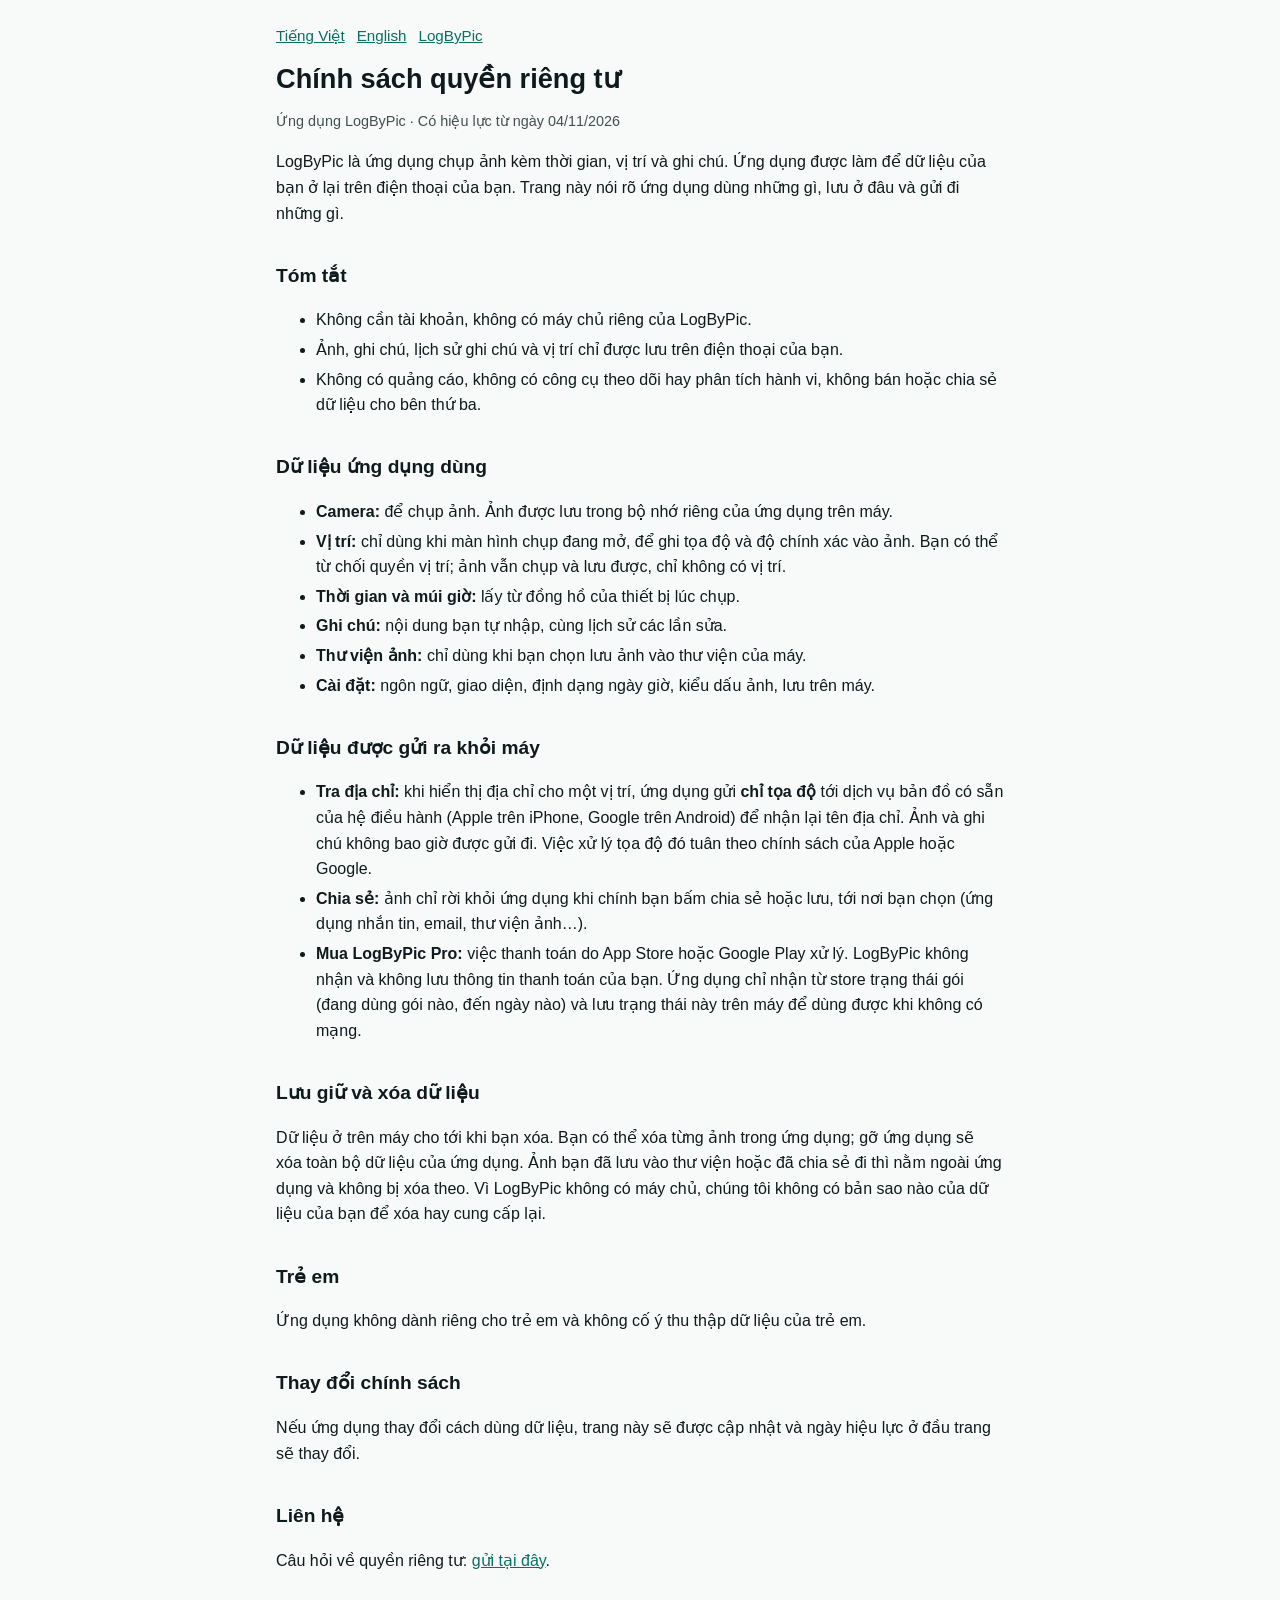
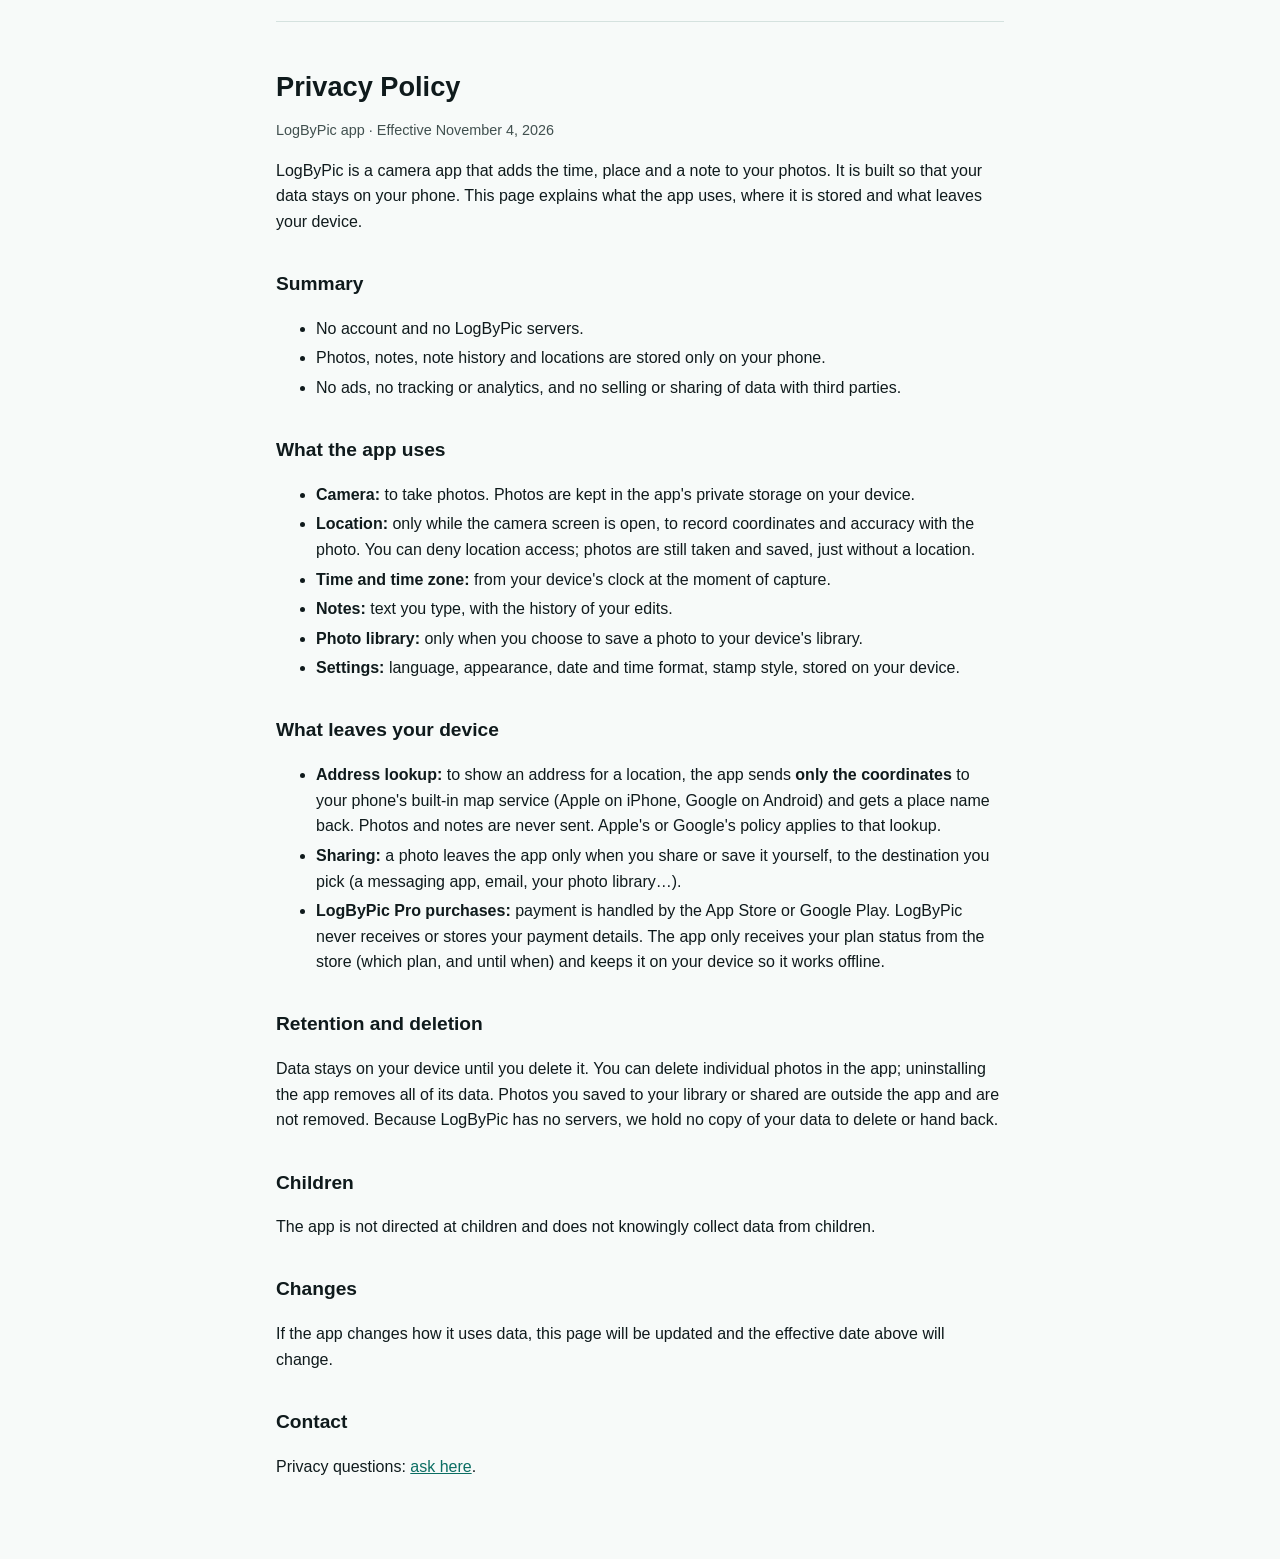
==== privacy.html @ 71b50ff4 "Add Terms of Use and Privacy Policy pages (vi/en) Static pages for GitHub Pages, linked from the Log" ====
<!doctype html>
<html lang="vi">
<head>
<meta charset="utf-8">
<meta name="viewport" content="width=device-width,initial-scale=1">
<title>Chính sách quyền riêng tư · LogByPic</title>
<link rel="stylesheet" href="style.css">
</head>
<body>
<main>
<nav class="lang"><a href="#vi">Tiếng Việt</a><a href="#en">English</a><a href="index.html">LogByPic</a></nav>

<article id="vi" lang="vi">
<h1>Chính sách quyền riêng tư</h1>
<p class="meta">Ứng dụng LogByPic · Có hiệu lực từ ngày 04/11/2026</p>

<p>LogByPic là ứng dụng chụp ảnh kèm thời gian, vị trí và ghi chú. Ứng dụng được làm để dữ liệu của bạn ở lại trên điện thoại của bạn. Trang này nói rõ ứng dụng dùng những gì, lưu ở đâu và gửi đi những gì.</p>

<h2>Tóm tắt</h2>
<ul>
<li>Không cần tài khoản, không có máy chủ riêng của LogByPic.</li>
<li>Ảnh, ghi chú, lịch sử ghi chú và vị trí chỉ được lưu trên điện thoại của bạn.</li>
<li>Không có quảng cáo, không có công cụ theo dõi hay phân tích hành vi, không bán hoặc chia sẻ dữ liệu cho bên thứ ba.</li>
</ul>

<h2>Dữ liệu ứng dụng dùng</h2>
<ul>
<li><b>Camera:</b> để chụp ảnh. Ảnh được lưu trong bộ nhớ riêng của ứng dụng trên máy.</li>
<li><b>Vị trí:</b> chỉ dùng khi màn hình chụp đang mở, để ghi tọa độ và độ chính xác vào ảnh. Bạn có thể từ chối quyền vị trí; ảnh vẫn chụp và lưu được, chỉ không có vị trí.</li>
<li><b>Thời gian và múi giờ:</b> lấy từ đồng hồ của thiết bị lúc chụp.</li>
<li><b>Ghi chú:</b> nội dung bạn tự nhập, cùng lịch sử các lần sửa.</li>
<li><b>Thư viện ảnh:</b> chỉ dùng khi bạn chọn lưu ảnh vào thư viện của máy.</li>
<li><b>Cài đặt:</b> ngôn ngữ, giao diện, định dạng ngày giờ, kiểu dấu ảnh, lưu trên máy.</li>
</ul>

<h2>Dữ liệu được gửi ra khỏi máy</h2>
<ul>
<li><b>Tra địa chỉ:</b> khi hiển thị địa chỉ cho một vị trí, ứng dụng gửi <b>chỉ tọa độ</b> tới dịch vụ bản đồ có sẵn của hệ điều hành (Apple trên iPhone, Google trên Android) để nhận lại tên địa chỉ. Ảnh và ghi chú không bao giờ được gửi đi. Việc xử lý tọa độ đó tuân theo chính sách của Apple hoặc Google.</li>
<li><b>Chia sẻ:</b> ảnh chỉ rời khỏi ứng dụng khi chính bạn bấm chia sẻ hoặc lưu, tới nơi bạn chọn (ứng dụng nhắn tin, email, thư viện ảnh…).</li>
<li><b>Mua LogByPic Pro:</b> việc thanh toán do App Store hoặc Google Play xử lý. LogByPic không nhận và không lưu thông tin thanh toán của bạn. Ứng dụng chỉ nhận từ store trạng thái gói (đang dùng gói nào, đến ngày nào) và lưu trạng thái này trên máy để dùng được khi không có mạng.</li>
</ul>

<h2>Lưu giữ và xóa dữ liệu</h2>
<p>Dữ liệu ở trên máy cho tới khi bạn xóa. Bạn có thể xóa từng ảnh trong ứng dụng; gỡ ứng dụng sẽ xóa toàn bộ dữ liệu của ứng dụng. Ảnh bạn đã lưu vào thư viện hoặc đã chia sẻ đi thì nằm ngoài ứng dụng và không bị xóa theo. Vì LogByPic không có máy chủ, chúng tôi không có bản sao nào của dữ liệu của bạn để xóa hay cung cấp lại.</p>

<h2>Trẻ em</h2>
<p>Ứng dụng không dành riêng cho trẻ em và không cố ý thu thập dữ liệu của trẻ em.</p>

<h2>Thay đổi chính sách</h2>
<p>Nếu ứng dụng thay đổi cách dùng dữ liệu, trang này sẽ được cập nhật và ngày hiệu lực ở đầu trang sẽ thay đổi.</p>

<h2>Liên hệ</h2>
<p>Câu hỏi về quyền riêng tư: <a href="https://github.com/toanquantic/log-by-pic-public/issues">gửi tại đây</a>.</p>
</article>

<hr>

<article id="en" lang="en">
<h1>Privacy Policy</h1>
<p class="meta">LogByPic app · Effective November 4, 2026</p>

<p>LogByPic is a camera app that adds the time, place and a note to your photos. It is built so that your data stays on your phone. This page explains what the app uses, where it is stored and what leaves your device.</p>

<h2>Summary</h2>
<ul>
<li>No account and no LogByPic servers.</li>
<li>Photos, notes, note history and locations are stored only on your phone.</li>
<li>No ads, no tracking or analytics, and no selling or sharing of data with third parties.</li>
</ul>

<h2>What the app uses</h2>
<ul>
<li><b>Camera:</b> to take photos. Photos are kept in the app's private storage on your device.</li>
<li><b>Location:</b> only while the camera screen is open, to record coordinates and accuracy with the photo. You can deny location access; photos are still taken and saved, just without a location.</li>
<li><b>Time and time zone:</b> from your device's clock at the moment of capture.</li>
<li><b>Notes:</b> text you type, with the history of your edits.</li>
<li><b>Photo library:</b> only when you choose to save a photo to your device's library.</li>
<li><b>Settings:</b> language, appearance, date and time format, stamp style, stored on your device.</li>
</ul>

<h2>What leaves your device</h2>
<ul>
<li><b>Address lookup:</b> to show an address for a location, the app sends <b>only the coordinates</b> to your phone's built-in map service (Apple on iPhone, Google on Android) and gets a place name back. Photos and notes are never sent. Apple's or Google's policy applies to that lookup.</li>
<li><b>Sharing:</b> a photo leaves the app only when you share or save it yourself, to the destination you pick (a messaging app, email, your photo library…).</li>
<li><b>LogByPic Pro purchases:</b> payment is handled by the App Store or Google Play. LogByPic never receives or stores your payment details. The app only receives your plan status from the store (which plan, and until when) and keeps it on your device so it works offline.</li>
</ul>

<h2>Retention and deletion</h2>
<p>Data stays on your device until you delete it. You can delete individual photos in the app; uninstalling the app removes all of its data. Photos you saved to your library or shared are outside the app and are not removed. Because LogByPic has no servers, we hold no copy of your data to delete or hand back.</p>

<h2>Children</h2>
<p>The app is not directed at children and does not knowingly collect data from children.</p>

<h2>Changes</h2>
<p>If the app changes how it uses data, this page will be updated and the effective date above will change.</p>

<h2>Contact</h2>
<p>Privacy questions: <a href="https://github.com/toanquantic/log-by-pic-public/issues">ask here</a>.</p>
</article>
</main>
</body>
</html>
---- style.css ----
:root{--bg:#f7faf9;--fg:#0f1a1c;--muted:#41504f;--accent:#0b6e63;--line:#d5e2df}
@media (prefers-color-scheme:dark){:root{--bg:#0c1413;--fg:#e8f0ee;--muted:#b9c6c4;--accent:#5ed3c0;--line:#2a3735}}
*{box-sizing:border-box}
body{margin:0;background:var(--bg);color:var(--fg);font:16px/1.6 -apple-system,BlinkMacSystemFont,"Segoe UI",Roboto,"Helvetica Neue",Arial,sans-serif}
main{max-width:760px;margin:0 auto;padding:24px 16px 64px}
h1{font-size:1.7rem;line-height:1.25;margin:.5em 0 .2em}
h2{font-size:1.2rem;margin:1.8em 0 .4em}
a{color:var(--accent)}
.meta{color:var(--muted);font-size:.9rem}
.lang{display:flex;gap:12px;font-size:.95rem;margin-bottom:8px}
hr{border:0;border-top:1px solid var(--line);margin:48px 0}
li{margin:.25em 0}
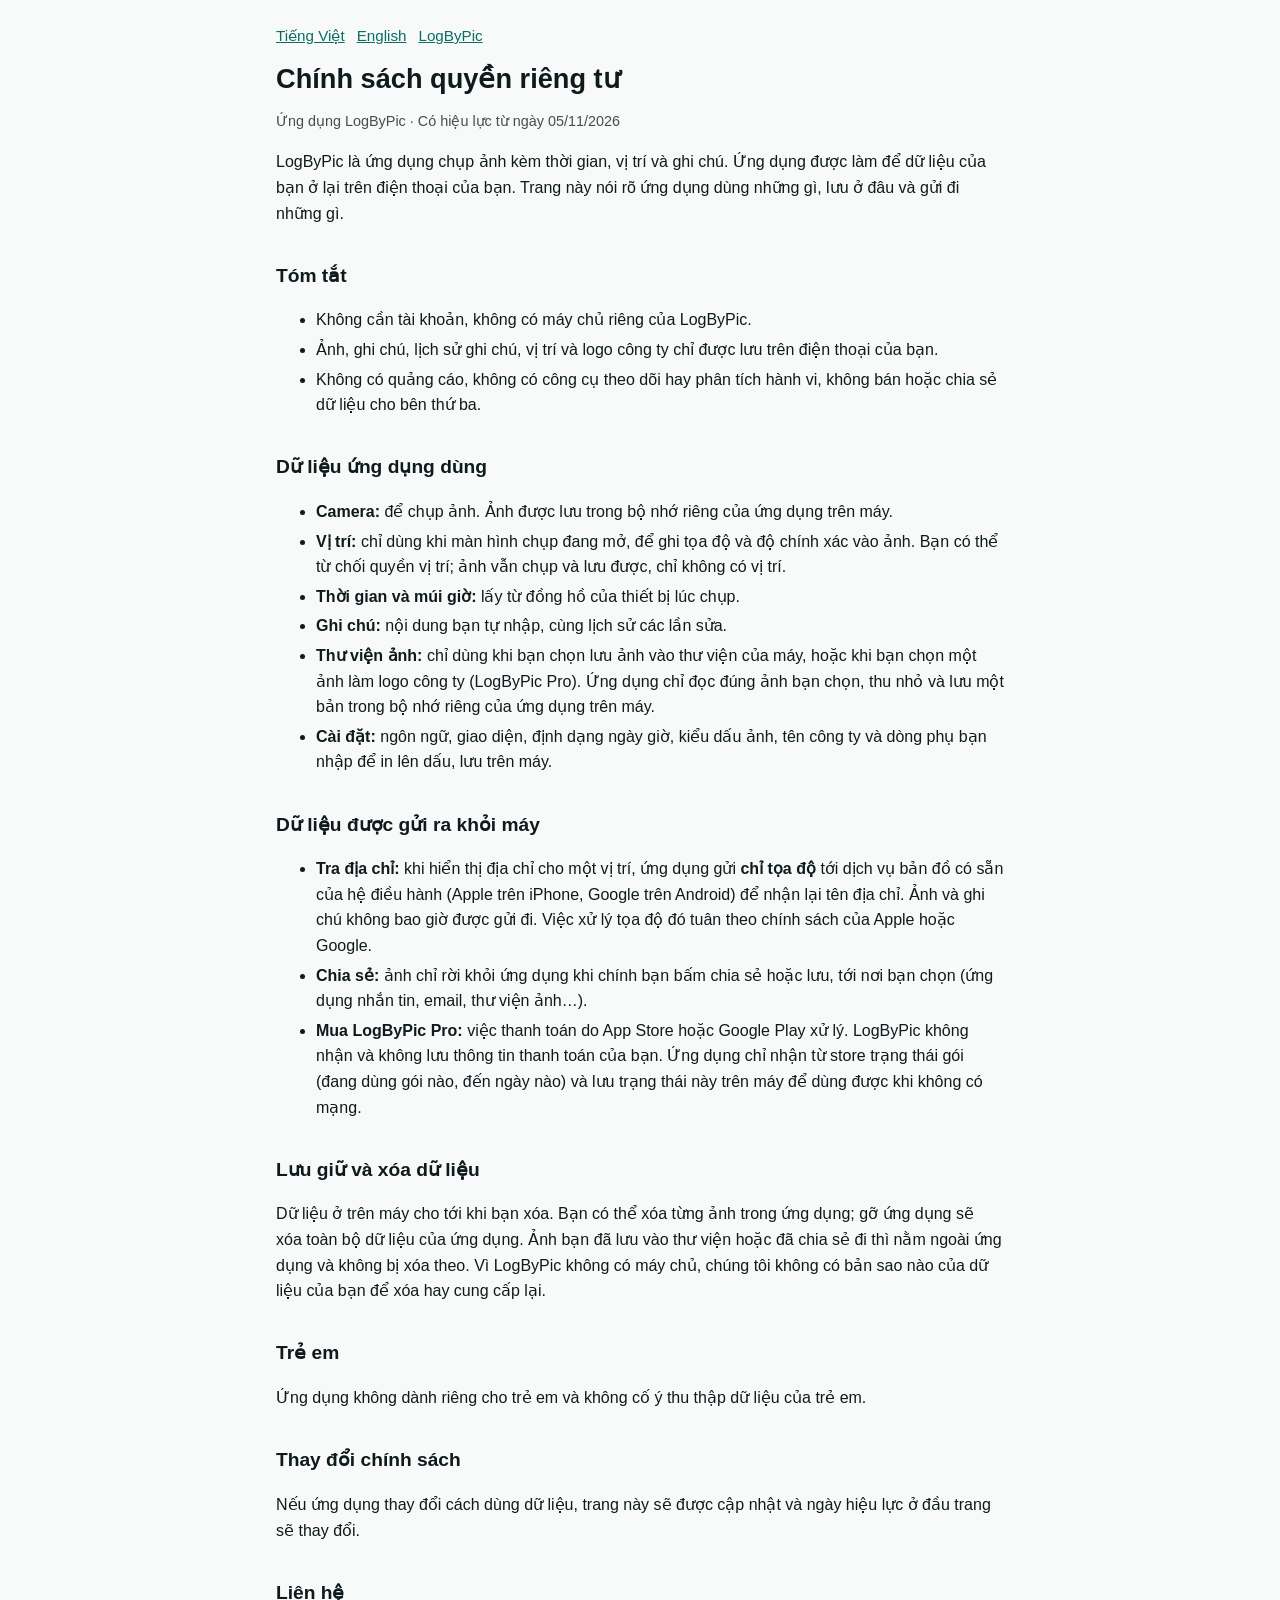
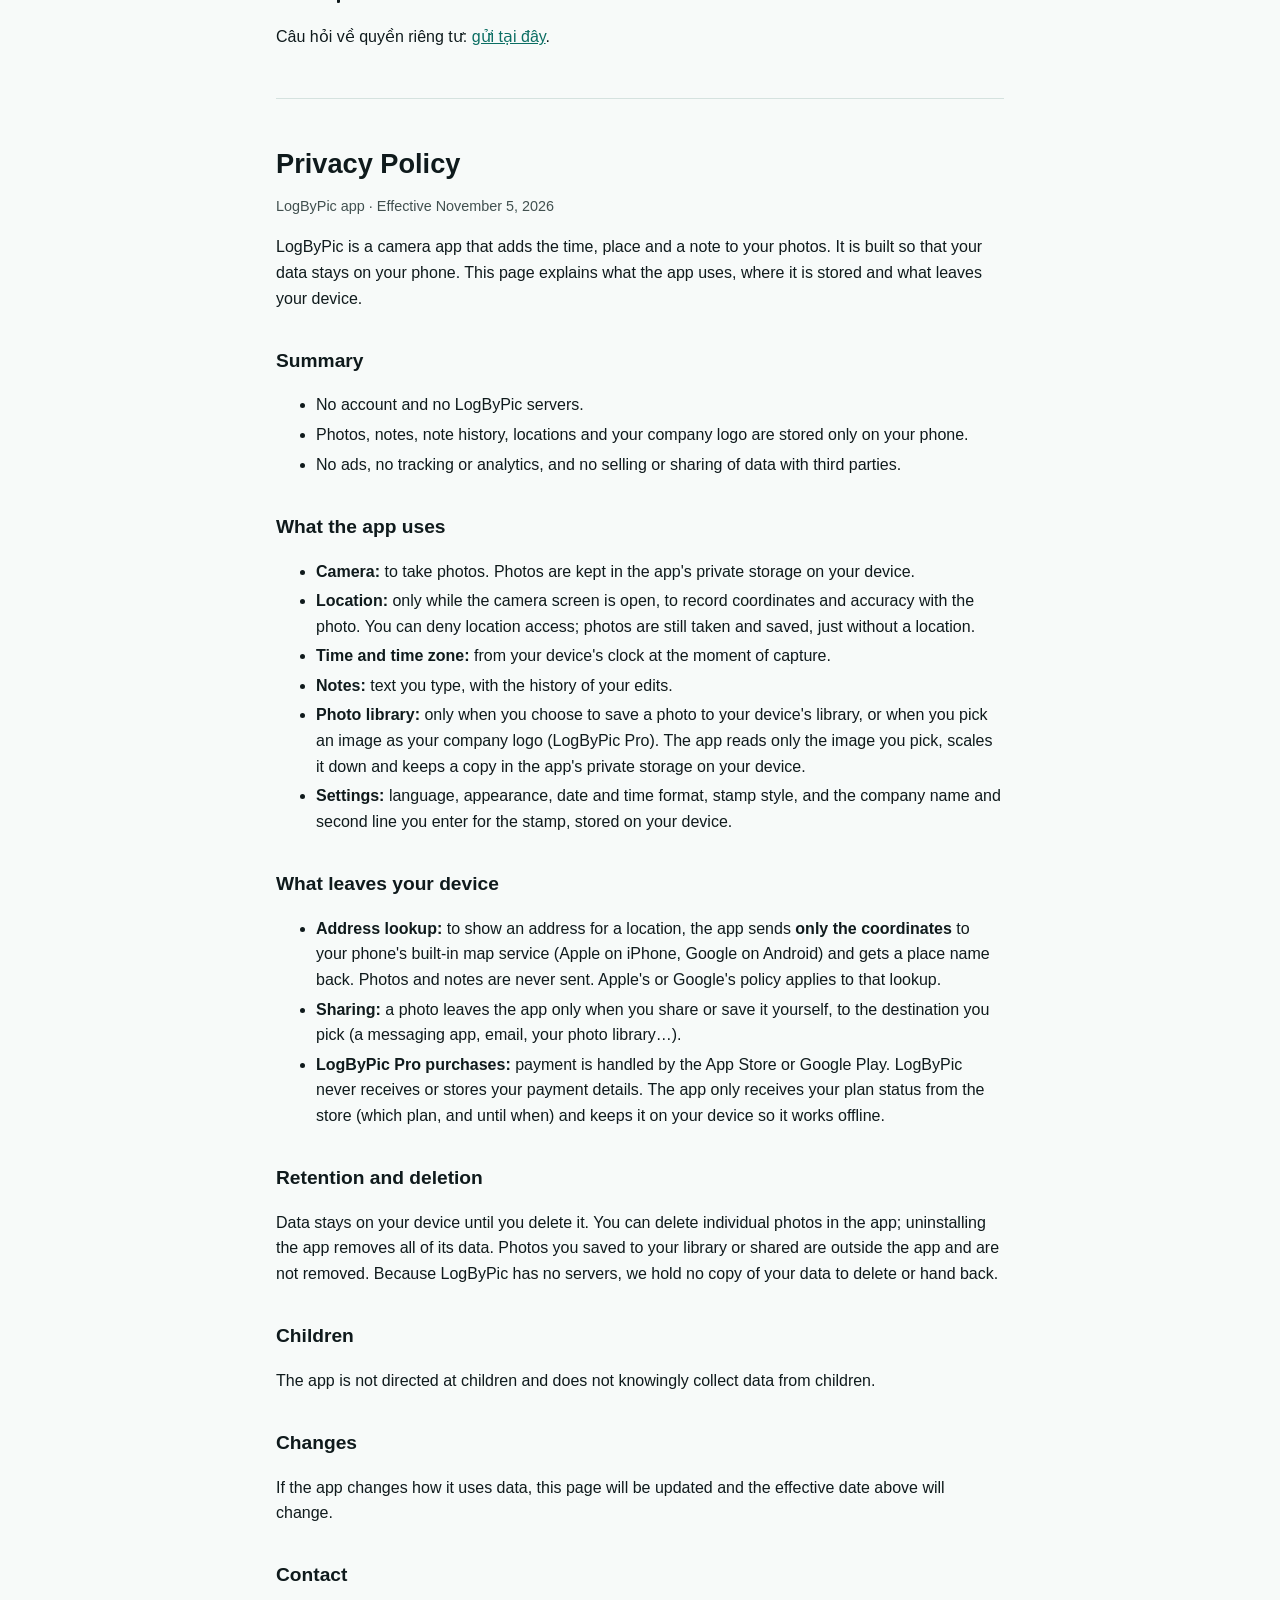
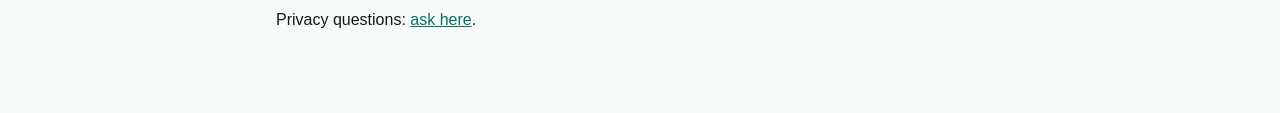
==== commit 14d16184: "Privacy policy: company logo picked from the photo library (app 1.2) LogByPic Pro 1.2 lets users pic" ====
--- a/privacy.html
+++ b/privacy.html
@@ -12,14 +12,14 @@
 
 <article id="vi" lang="vi">
 <h1>Chính sách quyền riêng tư</h1>
-<p class="meta">Ứng dụng LogByPic · Có hiệu lực từ ngày 04/11/2026</p>
+<p class="meta">Ứng dụng LogByPic · Có hiệu lực từ ngày 05/11/2026</p>
 
 <p>LogByPic là ứng dụng chụp ảnh kèm thời gian, vị trí và ghi chú. Ứng dụng được làm để dữ liệu của bạn ở lại trên điện thoại của bạn. Trang này nói rõ ứng dụng dùng những gì, lưu ở đâu và gửi đi những gì.</p>
 
 <h2>Tóm tắt</h2>
 <ul>
 <li>Không cần tài khoản, không có máy chủ riêng của LogByPic.</li>
-<li>Ảnh, ghi chú, lịch sử ghi chú và vị trí chỉ được lưu trên điện thoại của bạn.</li>
+<li>Ảnh, ghi chú, lịch sử ghi chú, vị trí và logo công ty chỉ được lưu trên điện thoại của bạn.</li>
 <li>Không có quảng cáo, không có công cụ theo dõi hay phân tích hành vi, không bán hoặc chia sẻ dữ liệu cho bên thứ ba.</li>
 </ul>
 
@@ -29,8 +29,8 @@
 <li><b>Vị trí:</b> chỉ dùng khi màn hình chụp đang mở, để ghi tọa độ và độ chính xác vào ảnh. Bạn có thể từ chối quyền vị trí; ảnh vẫn chụp và lưu được, chỉ không có vị trí.</li>
 <li><b>Thời gian và múi giờ:</b> lấy từ đồng hồ của thiết bị lúc chụp.</li>
 <li><b>Ghi chú:</b> nội dung bạn tự nhập, cùng lịch sử các lần sửa.</li>
-<li><b>Thư viện ảnh:</b> chỉ dùng khi bạn chọn lưu ảnh vào thư viện của máy.</li>
-<li><b>Cài đặt:</b> ngôn ngữ, giao diện, định dạng ngày giờ, kiểu dấu ảnh, lưu trên máy.</li>
+<li><b>Thư viện ảnh:</b> chỉ dùng khi bạn chọn lưu ảnh vào thư viện của máy, hoặc khi bạn chọn một ảnh làm logo công ty (LogByPic Pro). Ứng dụng chỉ đọc đúng ảnh bạn chọn, thu nhỏ và lưu một bản trong bộ nhớ riêng của ứng dụng trên máy.</li>
+<li><b>Cài đặt:</b> ngôn ngữ, giao diện, định dạng ngày giờ, kiểu dấu ảnh, tên công ty và dòng phụ bạn nhập để in lên dấu, lưu trên máy.</li>
 </ul>
 
 <h2>Dữ liệu được gửi ra khỏi máy</h2>
@@ -57,14 +57,14 @@
 
 <article id="en" lang="en">
 <h1>Privacy Policy</h1>
-<p class="meta">LogByPic app · Effective November 4, 2026</p>
+<p class="meta">LogByPic app · Effective November 5, 2026</p>
 
 <p>LogByPic is a camera app that adds the time, place and a note to your photos. It is built so that your data stays on your phone. This page explains what the app uses, where it is stored and what leaves your device.</p>
 
 <h2>Summary</h2>
 <ul>
 <li>No account and no LogByPic servers.</li>
-<li>Photos, notes, note history and locations are stored only on your phone.</li>
+<li>Photos, notes, note history, locations and your company logo are stored only on your phone.</li>
 <li>No ads, no tracking or analytics, and no selling or sharing of data with third parties.</li>
 </ul>
 
@@ -74,8 +74,8 @@
 <li><b>Location:</b> only while the camera screen is open, to record coordinates and accuracy with the photo. You can deny location access; photos are still taken and saved, just without a location.</li>
 <li><b>Time and time zone:</b> from your device's clock at the moment of capture.</li>
 <li><b>Notes:</b> text you type, with the history of your edits.</li>
-<li><b>Photo library:</b> only when you choose to save a photo to your device's library.</li>
-<li><b>Settings:</b> language, appearance, date and time format, stamp style, stored on your device.</li>
+<li><b>Photo library:</b> only when you choose to save a photo to your device's library, or when you pick an image as your company logo (LogByPic Pro). The app reads only the image you pick, scales it down and keeps a copy in the app's private storage on your device.</li>
+<li><b>Settings:</b> language, appearance, date and time format, stamp style, and the company name and second line you enter for the stamp, stored on your device.</li>
 </ul>
 
 <h2>What leaves your device</h2>
